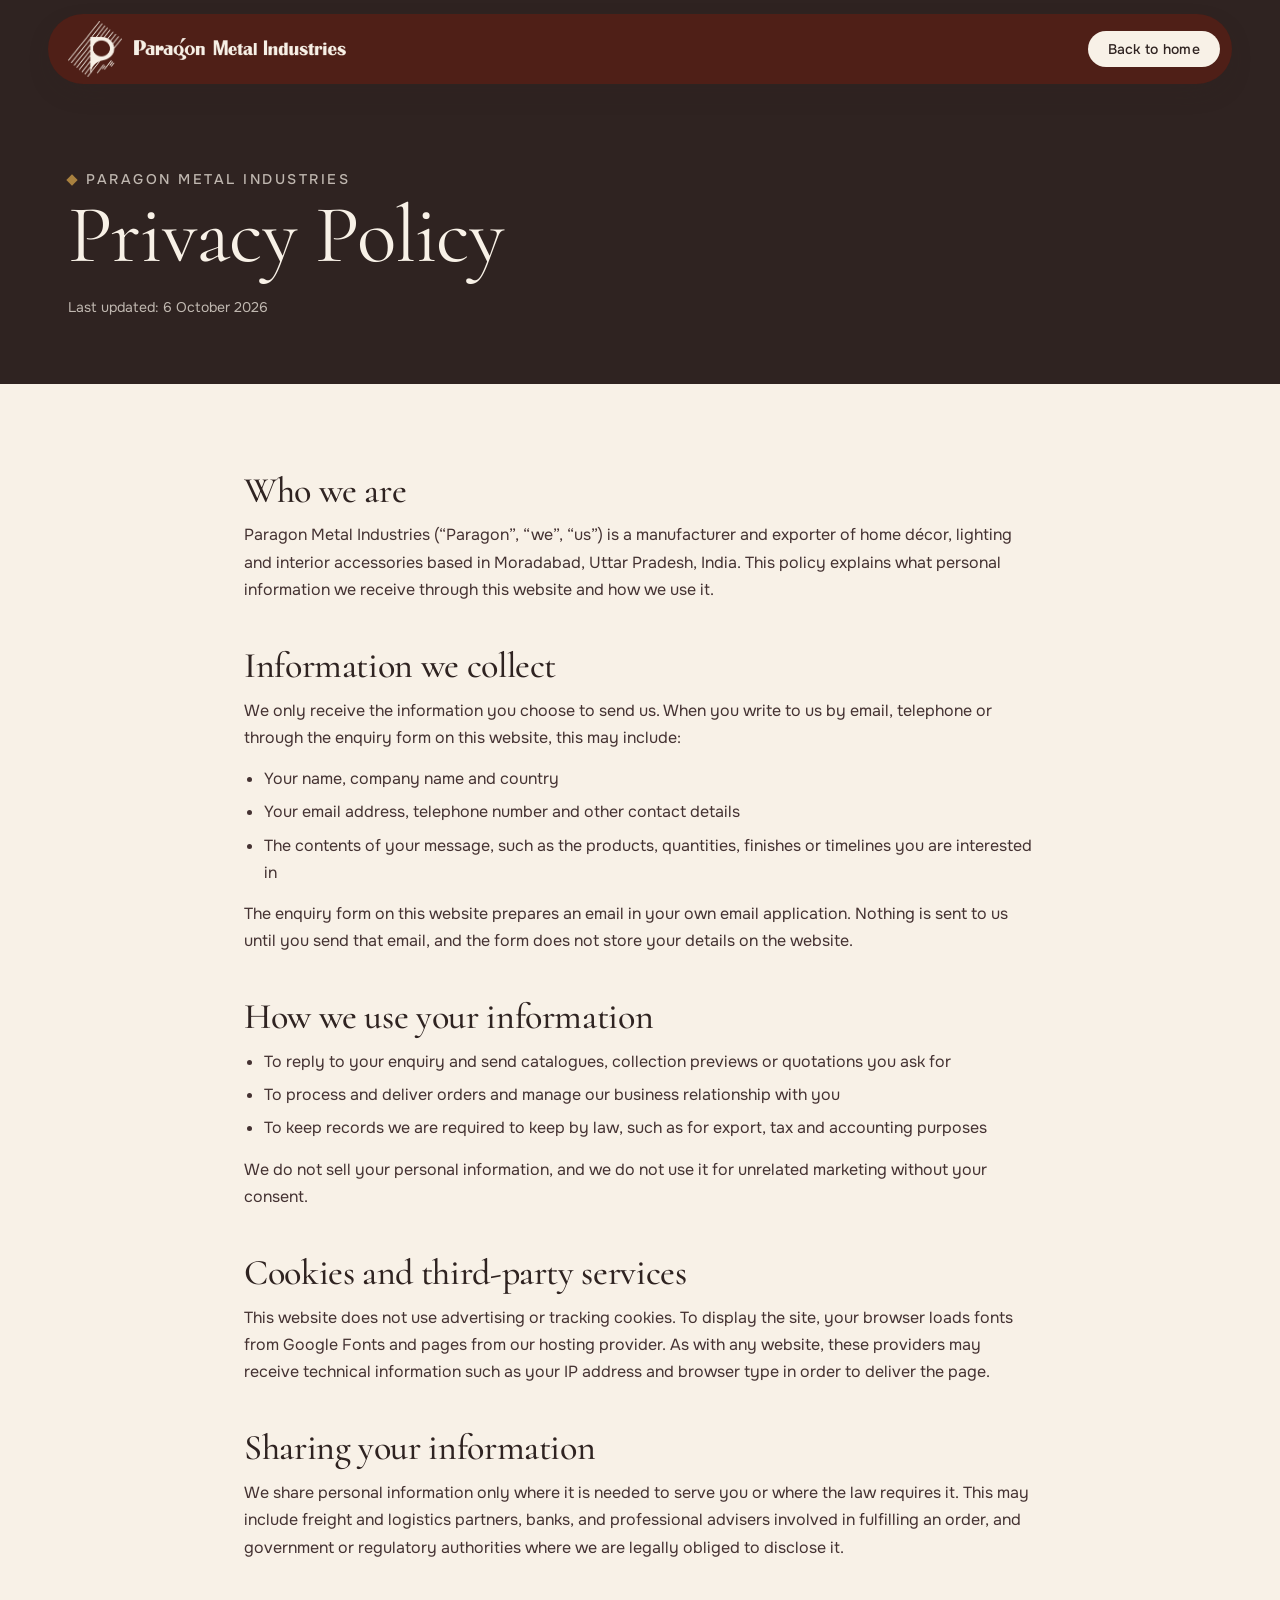
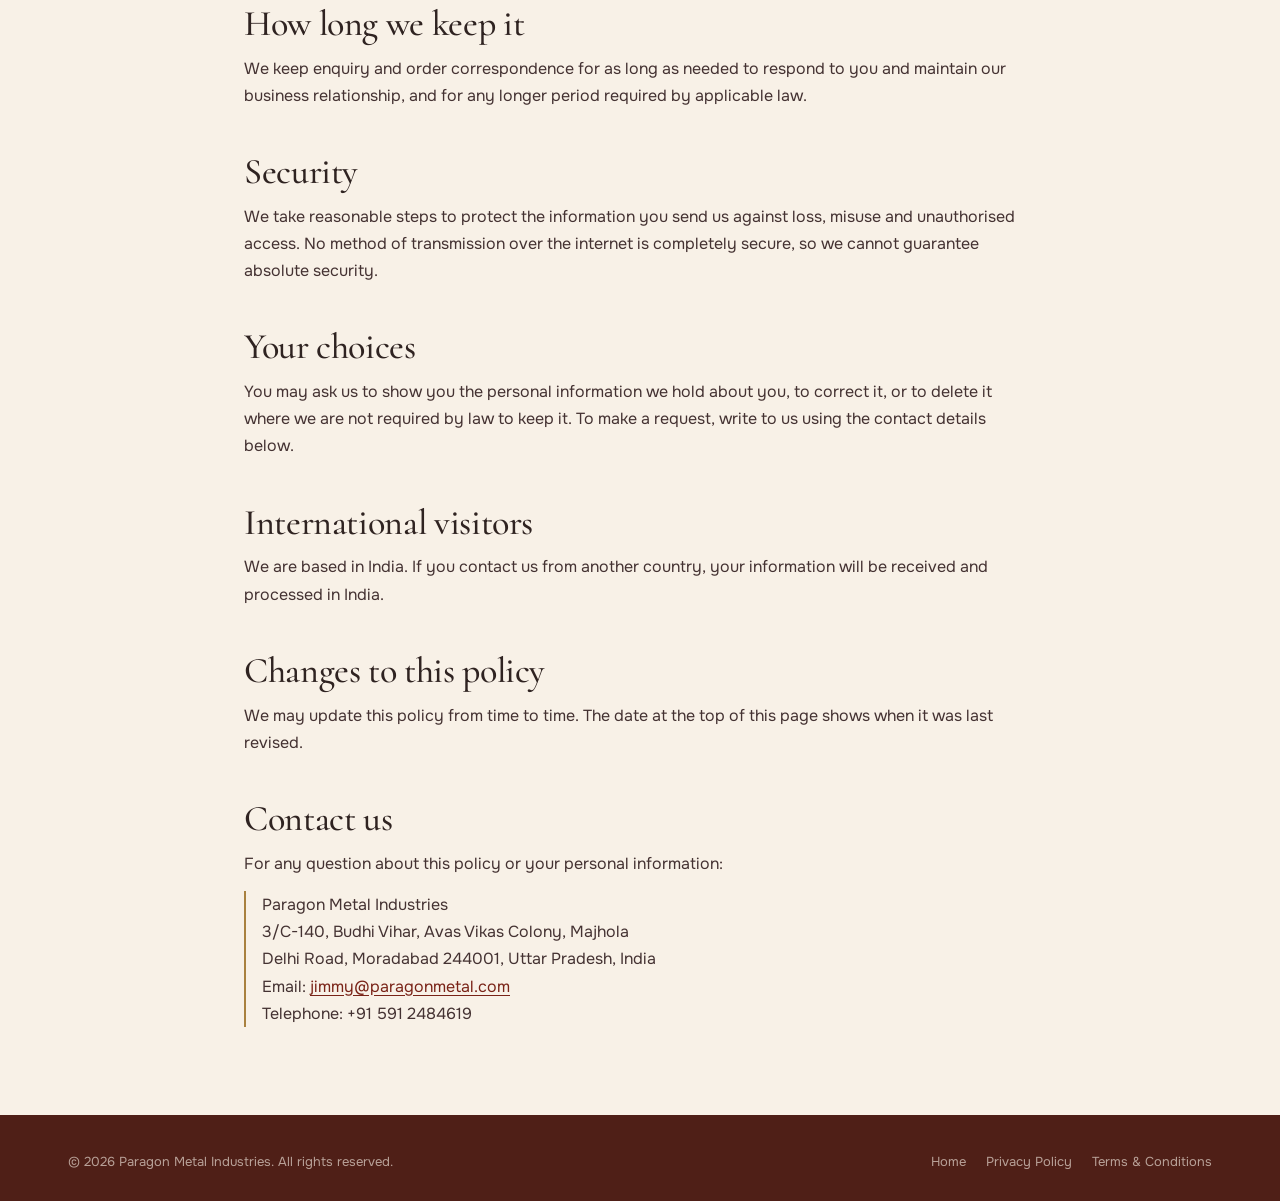
==== privacy.html @ f445047e "Phone layout fixes, process arrows, Privacy and Terms pages - Hero stats and Our Saga figures stay i" ====
<!doctype html>
<html lang="en">
<head>
<meta charset="utf-8">
<meta name="viewport" content="width=device-width, initial-scale=1, viewport-fit=cover">
<title>Privacy Policy | Paragon Metal Industries</title>
<meta name="description" content="How Paragon Metal Industries handles personal information sent through this website.">
<link rel="preconnect" href="https://fonts.googleapis.com">
<link rel="preconnect" href="https://fonts.gstatic.com" crossorigin>
<link href="https://fonts.googleapis.com/css2?family=Cormorant:ital,wght@0,400;0,500;0,600;1,400;1,500&family=Onest:wght@300;400;500;600&display=swap" rel="stylesheet">
<link rel="stylesheet" href="legal.css">
</head>
<body>
<div class="nav-wrap">
  <nav class="nav" aria-label="Main">
    <a href="index.html" class="logo" aria-label="Paragon Metal Industries home"><img class="mark" src="logo-mark-cream.png" alt="" width="230" height="240"><img class="word" src="logo-wordmark-cream.png" alt="Paragon Metal Industries" width="1160" height="120"></a>
    <a href="index.html" class="btn">Back to home</a>
  </nav>
</div>
<header class="legal-head">
  <div class="frame">
    <p class="eyebrow">Paragon Metal Industries</p>
    <h1>Privacy Policy</h1>
    <p>Last updated: 6 October 2026</p>
  </div>
</header>
<main class="frame legal">
<h2>Who we are</h2>
<p>Paragon Metal Industries (“Paragon”, “we”, “us”) is a manufacturer and exporter of home décor, lighting and interior accessories based in Moradabad, Uttar Pradesh, India. This policy explains what personal information we receive through this website and how we use it.</p>

<h2>Information we collect</h2>
<p>We only receive the information you choose to send us. When you write to us by email, telephone or through the enquiry form on this website, this may include:</p>
<ul>
<li>Your name, company name and country</li>
<li>Your email address, telephone number and other contact details</li>
<li>The contents of your message, such as the products, quantities, finishes or timelines you are interested in</li>
</ul>
<p>The enquiry form on this website prepares an email in your own email application. Nothing is sent to us until you send that email, and the form does not store your details on the website.</p>

<h2>How we use your information</h2>
<ul>
<li>To reply to your enquiry and send catalogues, collection previews or quotations you ask for</li>
<li>To process and deliver orders and manage our business relationship with you</li>
<li>To keep records we are required to keep by law, such as for export, tax and accounting purposes</li>
</ul>
<p>We do not sell your personal information, and we do not use it for unrelated marketing without your consent.</p>

<h2>Cookies and third-party services</h2>
<p>This website does not use advertising or tracking cookies. To display the site, your browser loads fonts from Google Fonts and pages from our hosting provider. As with any website, these providers may receive technical information such as your IP address and browser type in order to deliver the page.</p>

<h2>Sharing your information</h2>
<p>We share personal information only where it is needed to serve you or where the law requires it. This may include freight and logistics partners, banks, and professional advisers involved in fulfilling an order, and government or regulatory authorities where we are legally obliged to disclose it.</p>

<h2>How long we keep it</h2>
<p>We keep enquiry and order correspondence for as long as needed to respond to you and maintain our business relationship, and for any longer period required by applicable law.</p>

<h2>Security</h2>
<p>We take reasonable steps to protect the information you send us against loss, misuse and unauthorised access. No method of transmission over the internet is completely secure, so we cannot guarantee absolute security.</p>

<h2>Your choices</h2>
<p>You may ask us to show you the personal information we hold about you, to correct it, or to delete it where we are not required by law to keep it. To make a request, write to us using the contact details below.</p>

<h2>International visitors</h2>
<p>We are based in India. If you contact us from another country, your information will be received and processed in India.</p>

<h2>Changes to this policy</h2>
<p>We may update this policy from time to time. The date at the top of this page shows when it was last revised.</p>

<h2>Contact us</h2>
<p>For any question about this policy or your personal information:</p>
<address>Paragon Metal Industries<br>3/C-140, Budhi Vihar, Avas Vikas Colony, Majhola<br>Delhi Road, Moradabad 244001, Uttar Pradesh, India<br>Email: <a href="mailto:jimmy@paragonmetal.com">jimmy@paragonmetal.com</a><br>Telephone: +91 591 2484619</address>
</main>
<footer>
  <div class="frame foot-bot">
    <span>© 2026 Paragon Metal Industries. All rights reserved.</span>
    <nav aria-label="Footer"><a href="index.html">Home</a><a href="privacy.html">Privacy Policy</a><a href="terms.html">Terms &amp; Conditions</a></nav>
  </div>
</footer>
</body>
</html>
---- legal.css ----
/* Shared styles for the Privacy Policy and Terms pages. Same palette and type as the home page. */
:root{
  --cream:#F8F1E7;--paper:#FFFBF5;--peach:#F6E0C4;--ink:#2F2321;--cocoa:#443232;
  --oxblood:#792317;--oxblood-deep:#4F1F17;--brass:#A9813F;
  --line:rgba(68,50,50,.18);--muted:rgba(68,50,50,.72);
  --display:"Cormorant","Cormorant Garamond",Georgia,"Times New Roman",serif;
  --body:"Onest",system-ui,-apple-system,"Segoe UI",Roboto,sans-serif;
  --frame:1240px;--gutter:clamp(16px,4vw,48px);--radius:999px;
}
*{box-sizing:border-box}
body{margin:0;background:var(--cream);color:var(--ink);font-family:var(--body);font-size:16px;line-height:1.7;-webkit-font-smoothing:antialiased}
img{max-width:100%;display:block}
a{color:inherit}
:focus-visible{outline:2px solid var(--brass);outline-offset:3px}
.frame{max-width:var(--frame);margin-inline:auto;padding-inline:var(--gutter)}
.logo{display:inline-flex;align-items:center;gap:12px;text-decoration:none}
.logo img{width:auto}
.btn{display:inline-flex;align-items:center;gap:10px;padding:11px 20px;border-radius:var(--radius);font:500 14px/1 var(--body);letter-spacing:.02em;text-decoration:none;background:var(--cream);color:var(--ink);transition:background .25s;white-space:nowrap}
.btn:hover{background:var(--peach)}
.nav-wrap{position:sticky;top:env(safe-area-inset-top,0px);z-index:50;padding:14px var(--gutter) 0;margin-bottom:-84px}
.nav{max-width:var(--frame);margin-inline:auto;background:var(--oxblood-deep);color:var(--cream);border-radius:var(--radius);display:flex;align-items:center;justify-content:space-between;gap:12px;padding:7px 12px 7px 20px;box-shadow:0 10px 30px -12px rgba(47,35,33,.45)}
.nav .logo .mark{height:56px}.nav .logo .word{height:22px}
@media (max-width:560px){.nav .logo{gap:9px}.nav .logo .mark{height:46px}.nav .logo .word{height:14px}.btn{padding:10px 14px;font-size:13px}}
@media (max-width:350px){.nav .logo .word{display:none}}
.legal-head{background:var(--ink);color:var(--cream);padding-block:150px 64px}
.eyebrow{font-size:12px;letter-spacing:.18em;text-transform:uppercase;font-weight:500;color:#E7C99A;display:flex;align-items:center;gap:10px;margin:0 0 18px}
.eyebrow::before{content:"";width:8px;height:8px;background:var(--brass);transform:rotate(45deg)}
h1,h2{font-family:var(--display);font-weight:500;line-height:1.05;margin:0;text-wrap:balance;letter-spacing:-.01em}
h1{font-size:clamp(44px,6.4vw,84px);font-weight:400}
.legal-head p{margin:18px 0 0;color:rgba(248,241,231,.72);font-size:14px}
.legal{max-width:calc(72ch + 2*var(--gutter));padding-block:clamp(48px,7vw,88px)}
.legal h2{font-size:clamp(28px,3vw,36px);margin:44px 0 12px;color:var(--ink)}
.legal h2:first-child{margin-top:0}
.legal p,.legal li{color:var(--cocoa)}
.legal p{margin:0 0 14px}
.legal ul{margin:0 0 14px;padding-left:20px}
.legal li{margin-bottom:6px}
.legal a{color:var(--oxblood);text-underline-offset:3px}
.legal address{font-style:normal;color:var(--cocoa);border-left:2px solid var(--brass);padding-left:16px;margin-top:8px}
footer{background:var(--oxblood-deep);color:var(--cream);padding-block:36px calc(28px + env(safe-area-inset-bottom,0px))}
.foot-bot{display:flex;justify-content:space-between;gap:16px;flex-wrap:wrap;font-size:13px;color:rgba(248,241,231,.62)}
.foot-bot nav{display:flex;gap:10px 20px;flex-wrap:wrap}
.foot-bot a{text-decoration:none}
.foot-bot a:hover{color:var(--cream)}
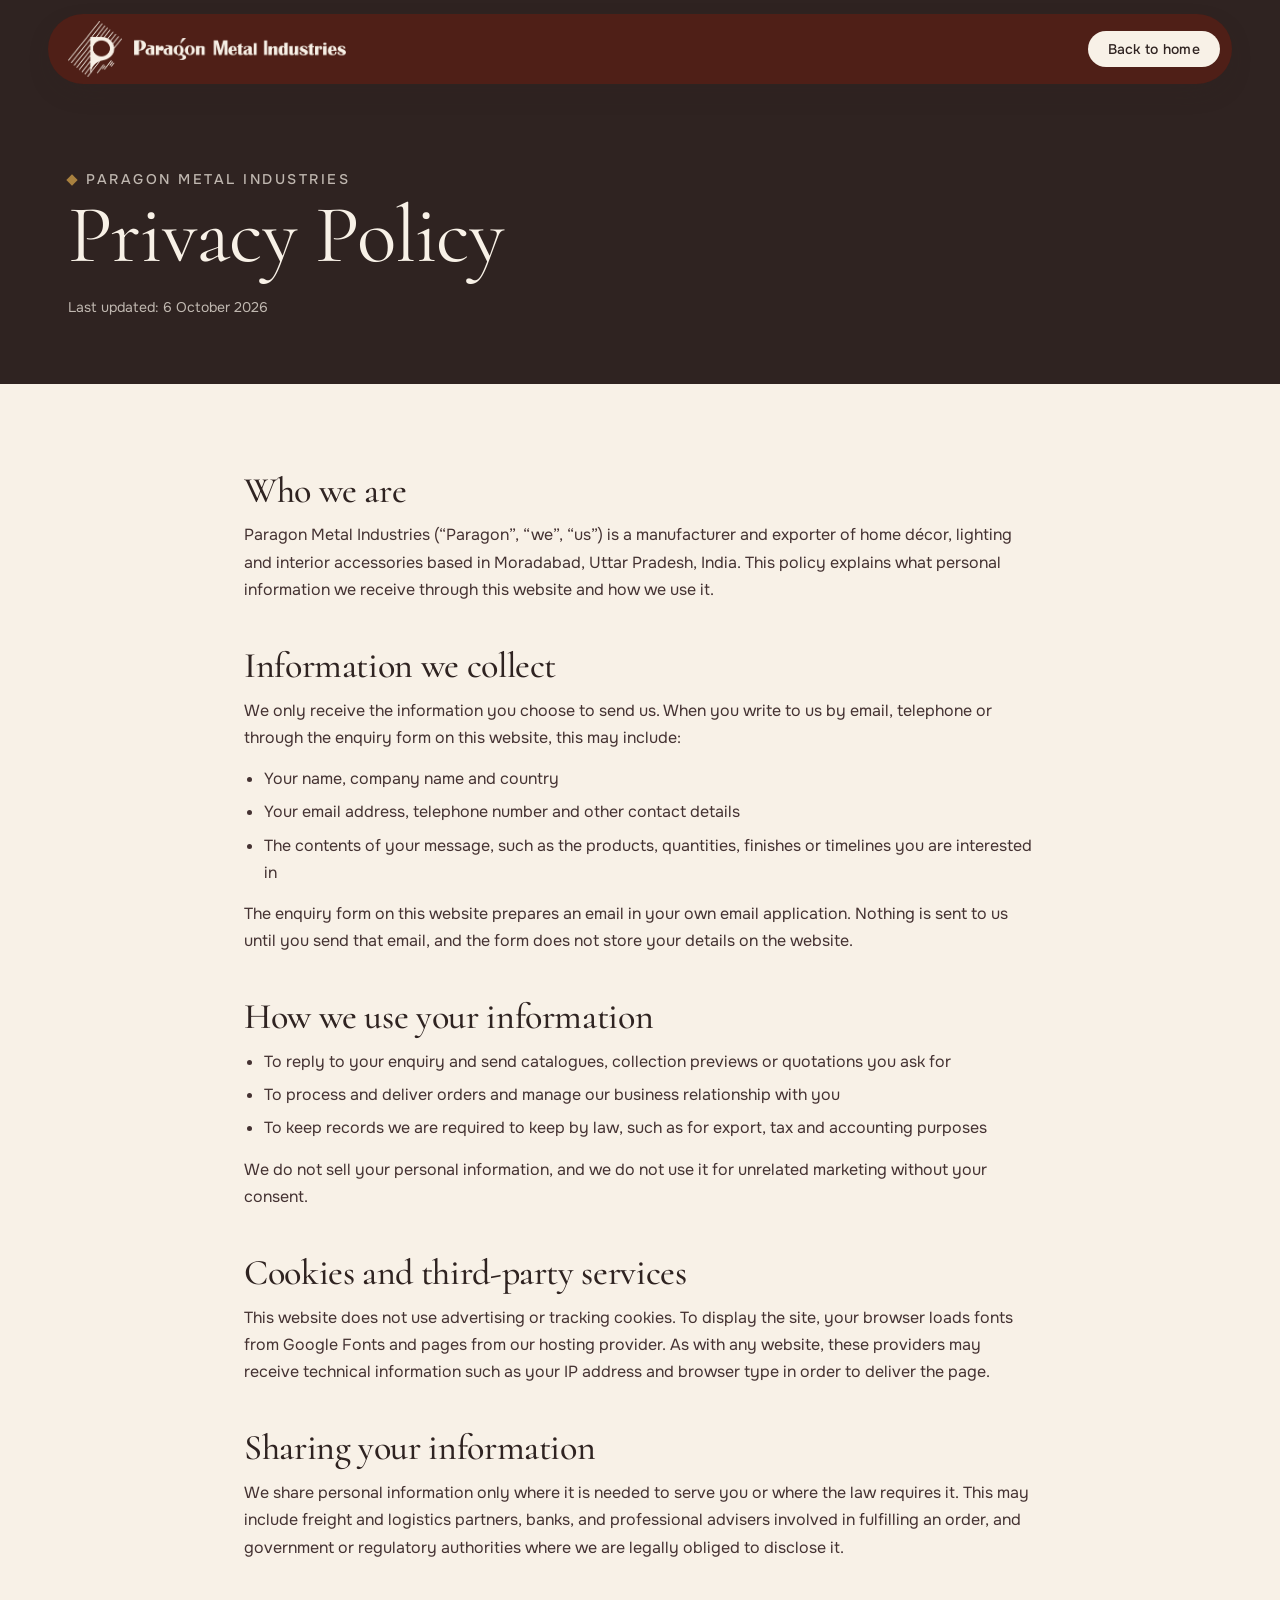
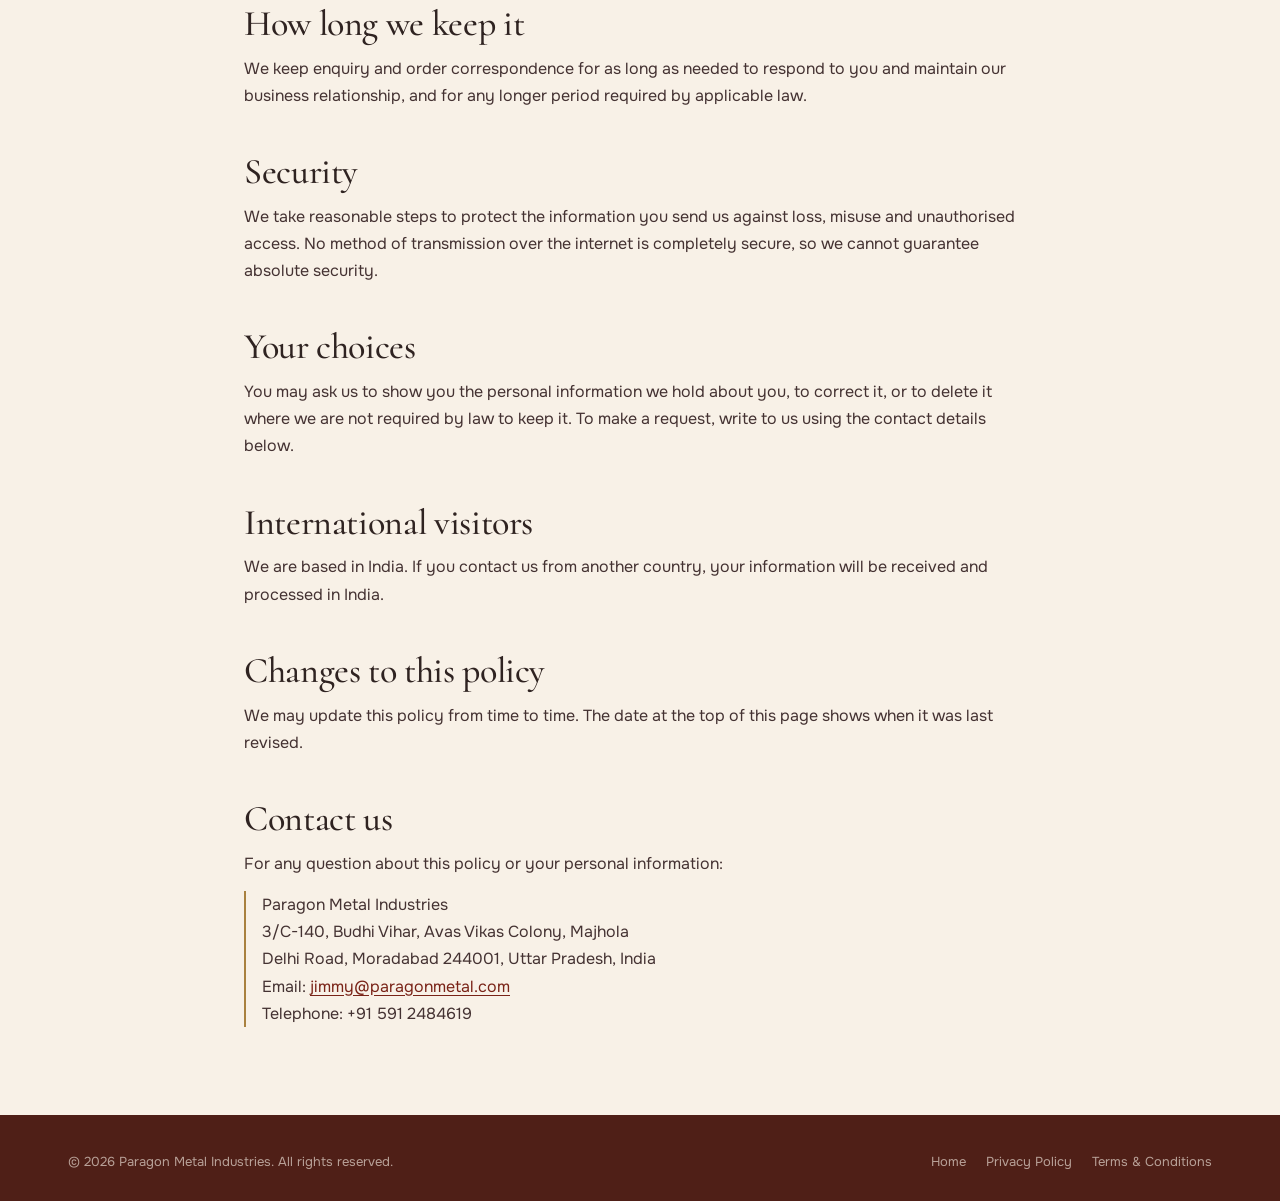
==== commit 7263d32e: "Keep all images in images/ and compress the logo Logo mark and wordmark move into images/ as lossles" ====
--- a/privacy.html
+++ b/privacy.html
@@ -13,7 +13,7 @@
 <body>
 <div class="nav-wrap">
   <nav class="nav" aria-label="Main">
-    <a href="index.html" class="logo" aria-label="Paragon Metal Industries home"><img class="mark" src="logo-mark-cream.png" alt="" width="230" height="240"><img class="word" src="logo-wordmark-cream.png" alt="Paragon Metal Industries" width="1160" height="120"></a>
+    <a href="index.html" class="logo" aria-label="Paragon Metal Industries home"><img class="mark" src="images/logo-mark.webp" alt="" width="230" height="240"><img class="word" src="images/logo-wordmark.webp" alt="Paragon Metal Industries" width="928" height="96"></a>
     <a href="index.html" class="btn">Back to home</a>
   </nav>
 </div>
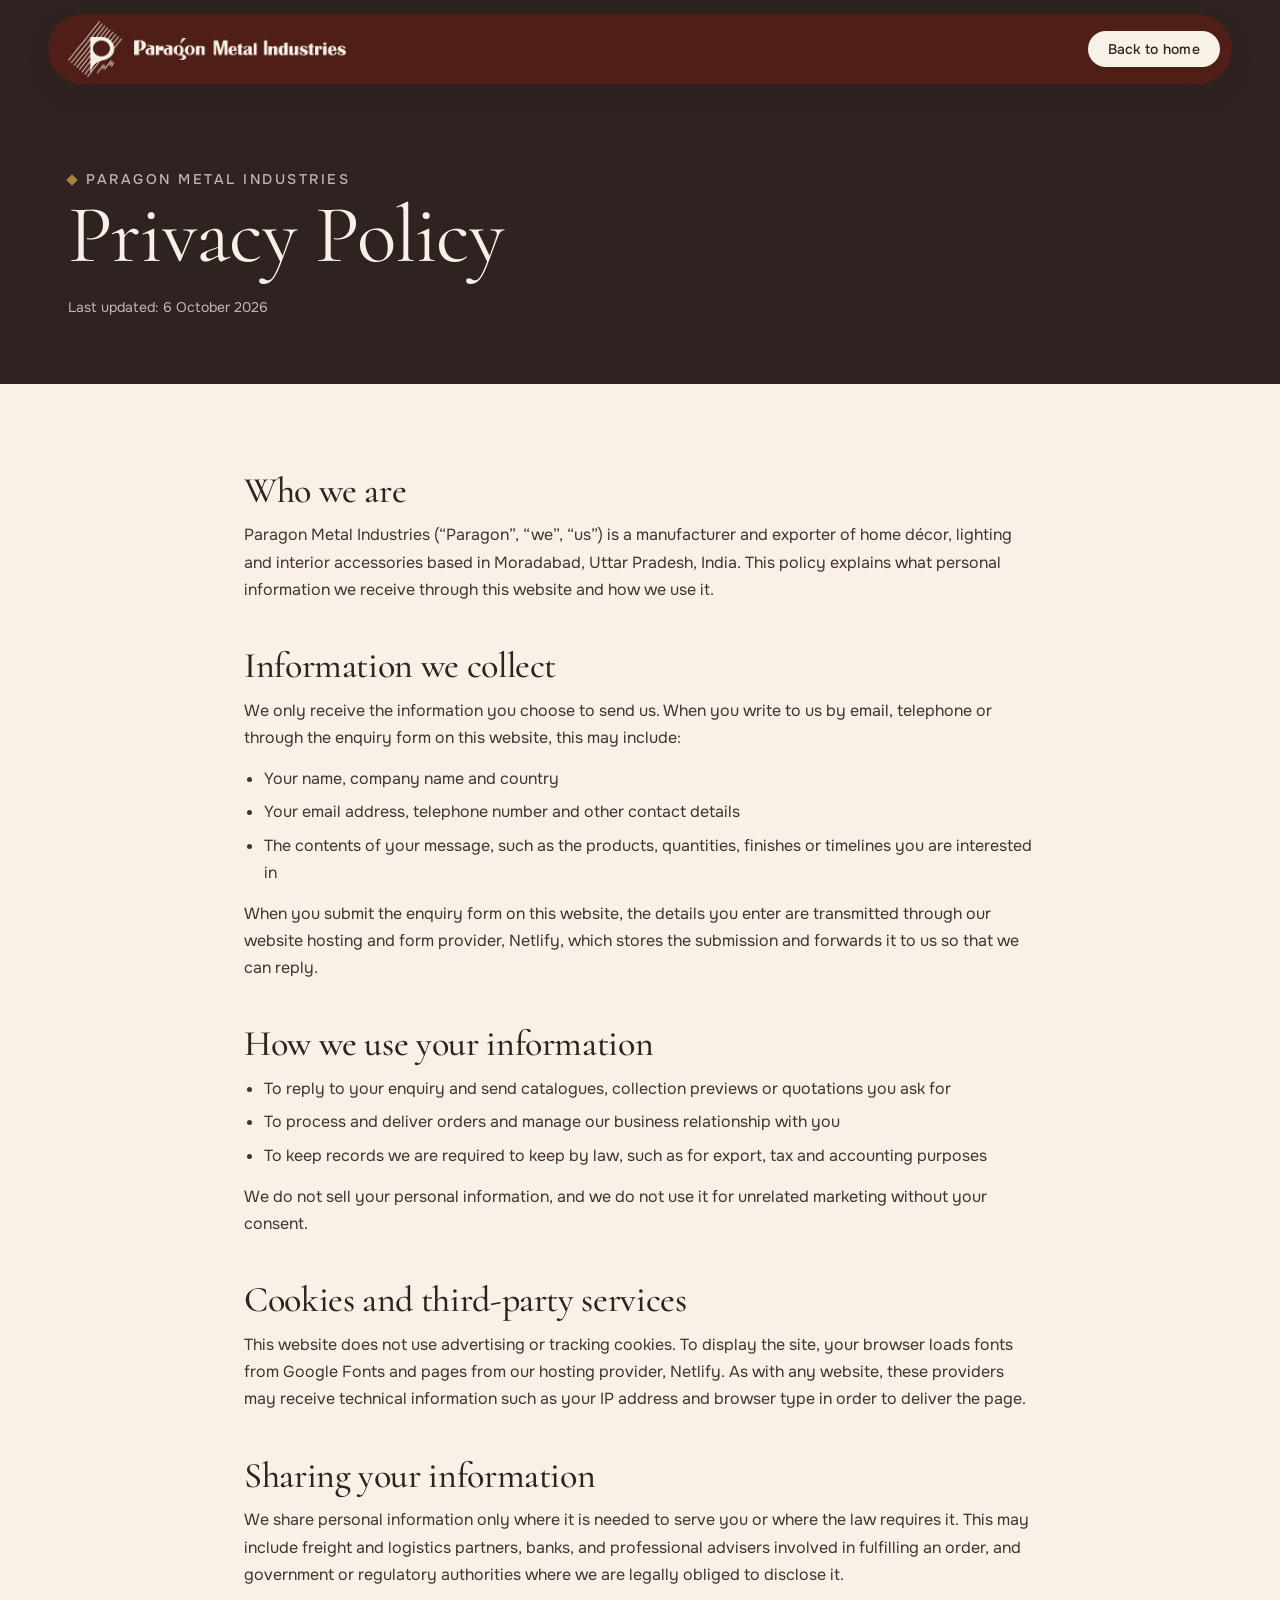
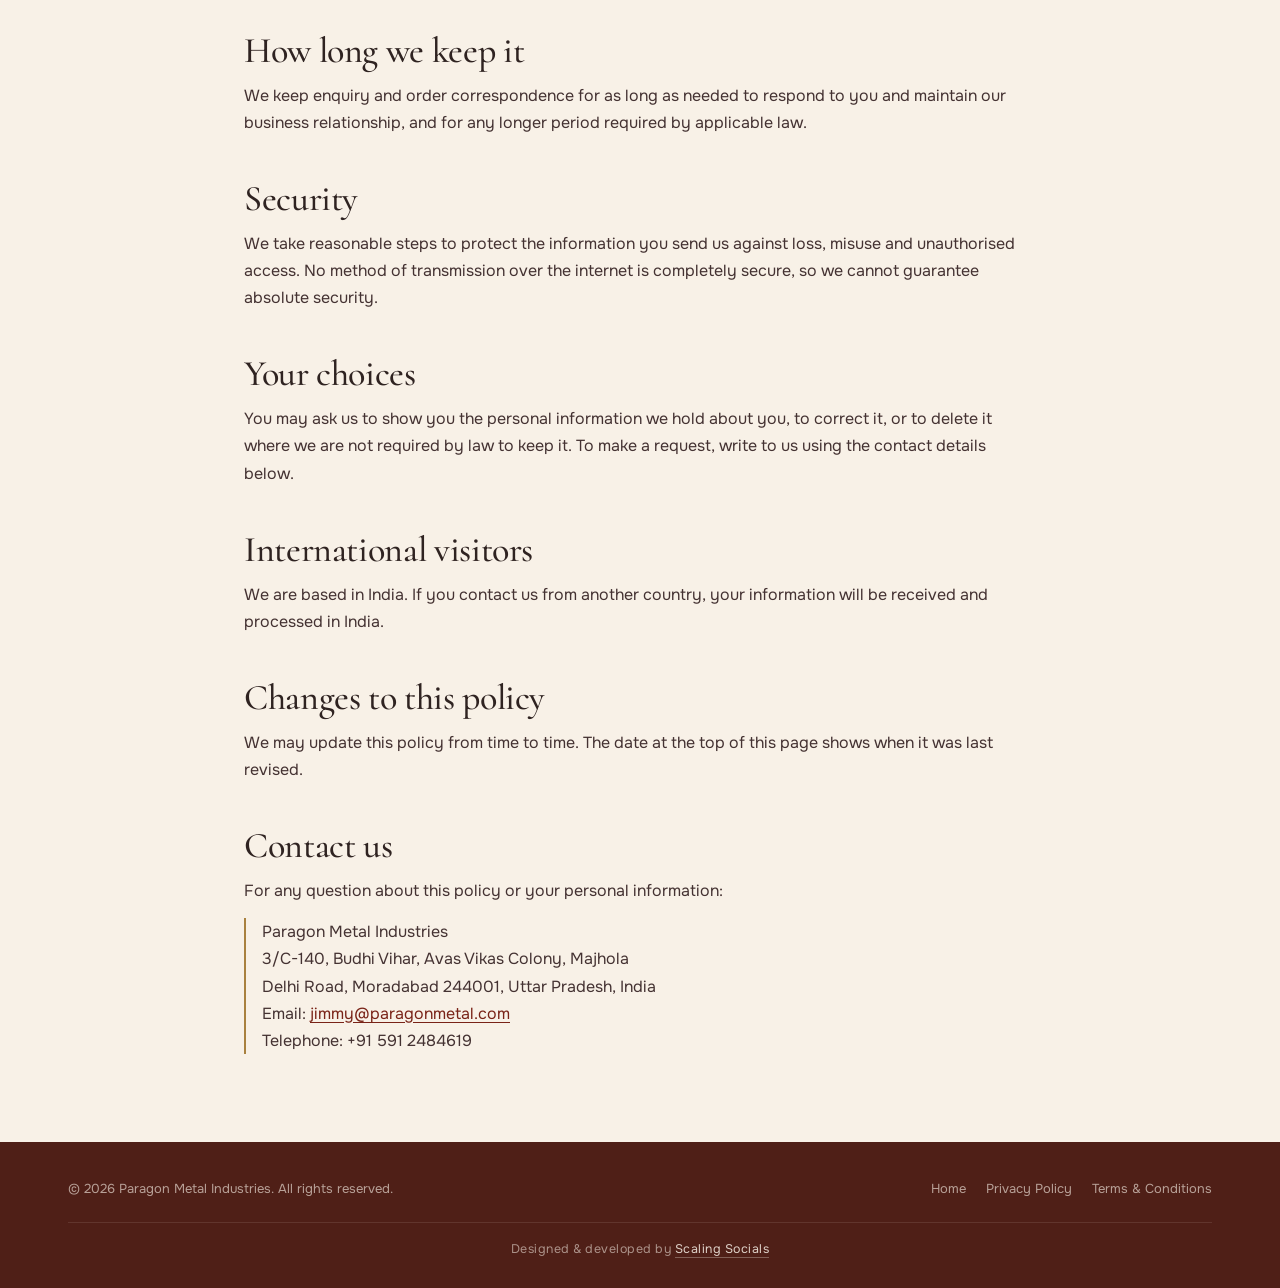
==== commit c81ca1b3: "Set enquiry form up for Netlify Forms; add Scaling Socials credit - Form posts to Netlify Forms (dat" ====
--- a/privacy.html
+++ b/privacy.html
@@ -35,7 +35,7 @@
 <li>Your email address, telephone number and other contact details</li>
 <li>The contents of your message, such as the products, quantities, finishes or timelines you are interested in</li>
 </ul>
-<p>The enquiry form on this website prepares an email in your own email application. Nothing is sent to us until you send that email, and the form does not store your details on the website.</p>
+<p>When you submit the enquiry form on this website, the details you enter are transmitted through our website hosting and form provider, Netlify, which stores the submission and forwards it to us so that we can reply.</p>
 
 <h2>How we use your information</h2>
 <ul>
@@ -46,7 +46,7 @@
 <p>We do not sell your personal information, and we do not use it for unrelated marketing without your consent.</p>
 
 <h2>Cookies and third-party services</h2>
-<p>This website does not use advertising or tracking cookies. To display the site, your browser loads fonts from Google Fonts and pages from our hosting provider. As with any website, these providers may receive technical information such as your IP address and browser type in order to deliver the page.</p>
+<p>This website does not use advertising or tracking cookies. To display the site, your browser loads fonts from Google Fonts and pages from our hosting provider, Netlify. As with any website, these providers may receive technical information such as your IP address and browser type in order to deliver the page.</p>
 
 <h2>Sharing your information</h2>
 <p>We share personal information only where it is needed to serve you or where the law requires it. This may include freight and logistics partners, banks, and professional advisers involved in fulfilling an order, and government or regulatory authorities where we are legally obliged to disclose it.</p>
@@ -75,6 +75,7 @@
     <span>© 2026 Paragon Metal Industries. All rights reserved.</span>
     <nav aria-label="Footer"><a href="index.html">Home</a><a href="privacy.html">Privacy Policy</a><a href="terms.html">Terms &amp; Conditions</a></nav>
   </div>
+  <div class="frame"><p class="foot-credit">Designed &amp; developed by <a href="https://scalingsocials.com" target="_blank" rel="noopener">Scaling Socials</a></p></div>
 </footer>
 </body>
 </html>
--- a/legal.css
+++ b/legal.css
@@ -42,3 +42,6 @@
 .foot-bot nav{display:flex;gap:10px 20px;flex-wrap:wrap}
 .foot-bot a{text-decoration:none}
 .foot-bot a:hover{color:var(--cream)}
+.foot-credit{margin:22px auto 0;padding-top:16px;border-top:1px solid rgba(248,241,231,.1);text-align:center;font-size:12.5px;letter-spacing:.04em;color:rgba(248,241,231,.55)}
+.foot-credit a{color:rgba(248,241,231,.85);text-decoration:none;border-bottom:1px solid rgba(248,241,231,.3)}
+.foot-credit a:hover{color:var(--cream);border-color:var(--cream)}
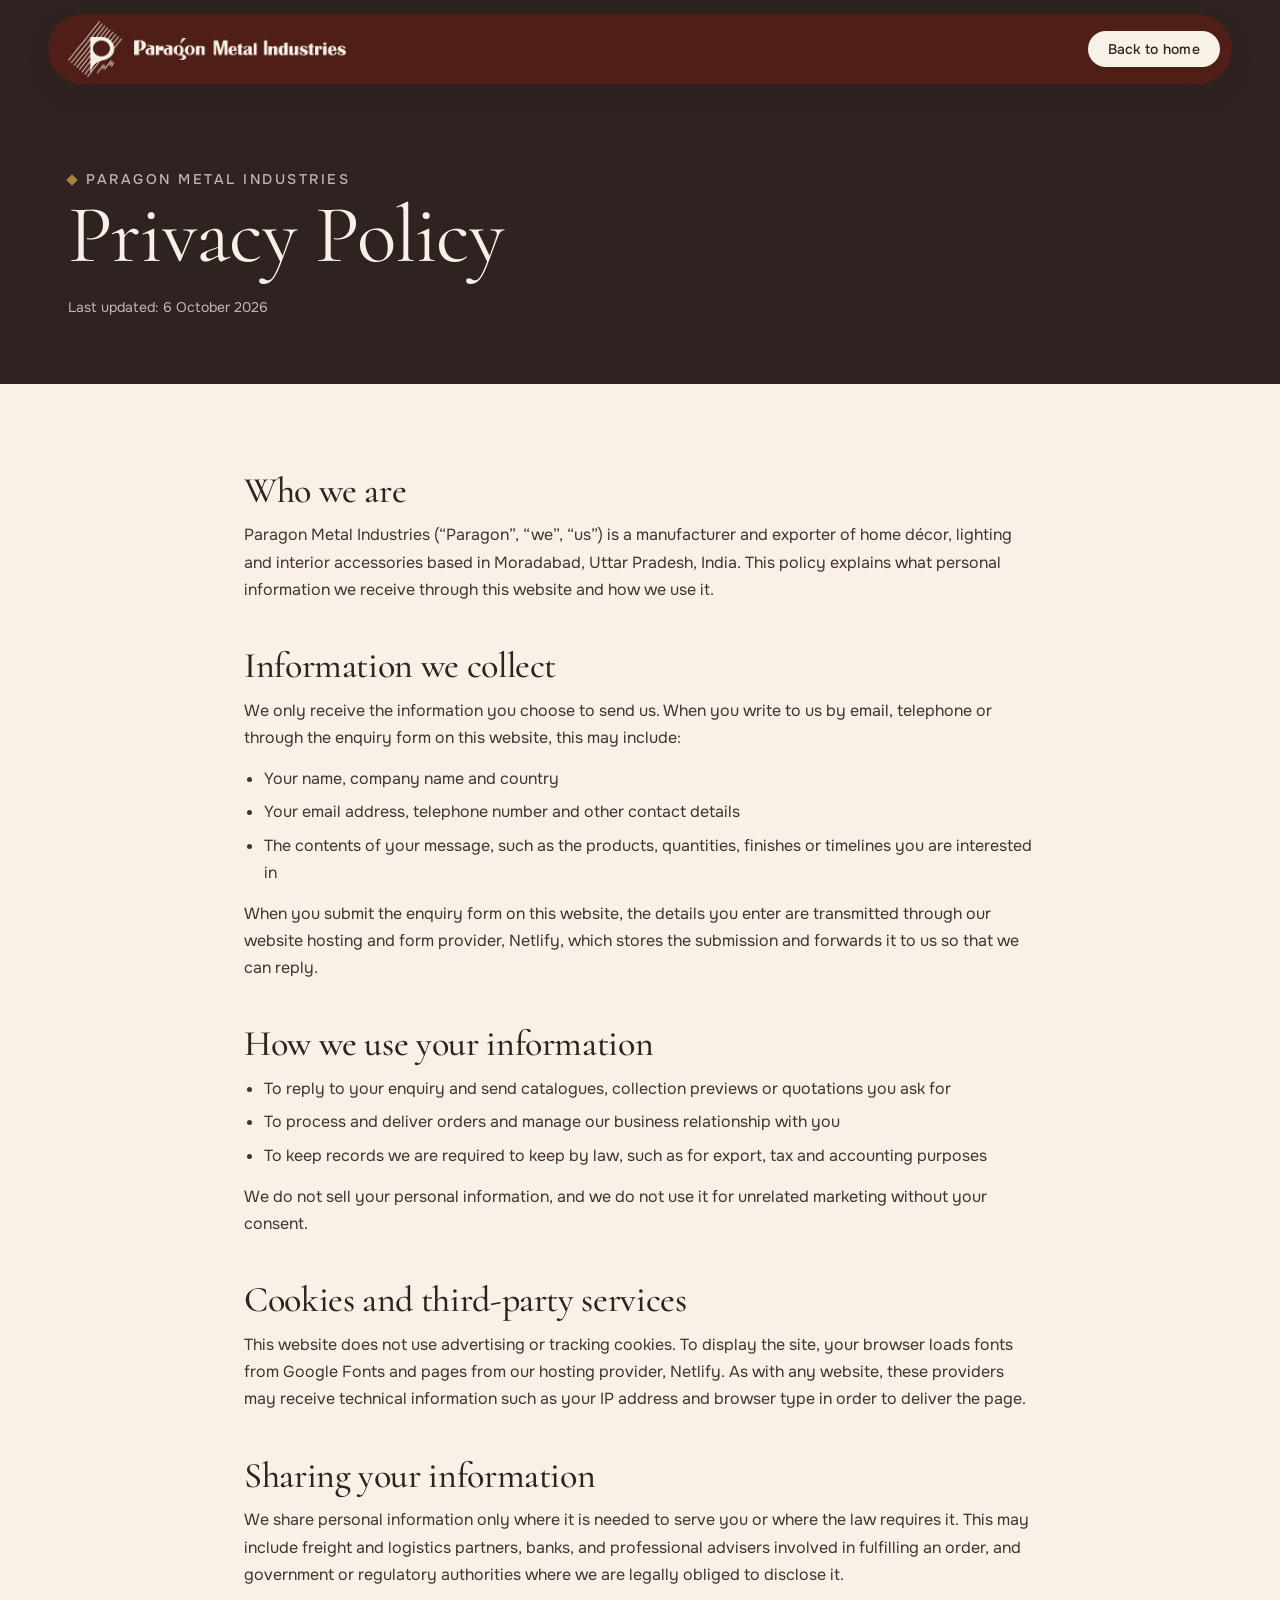
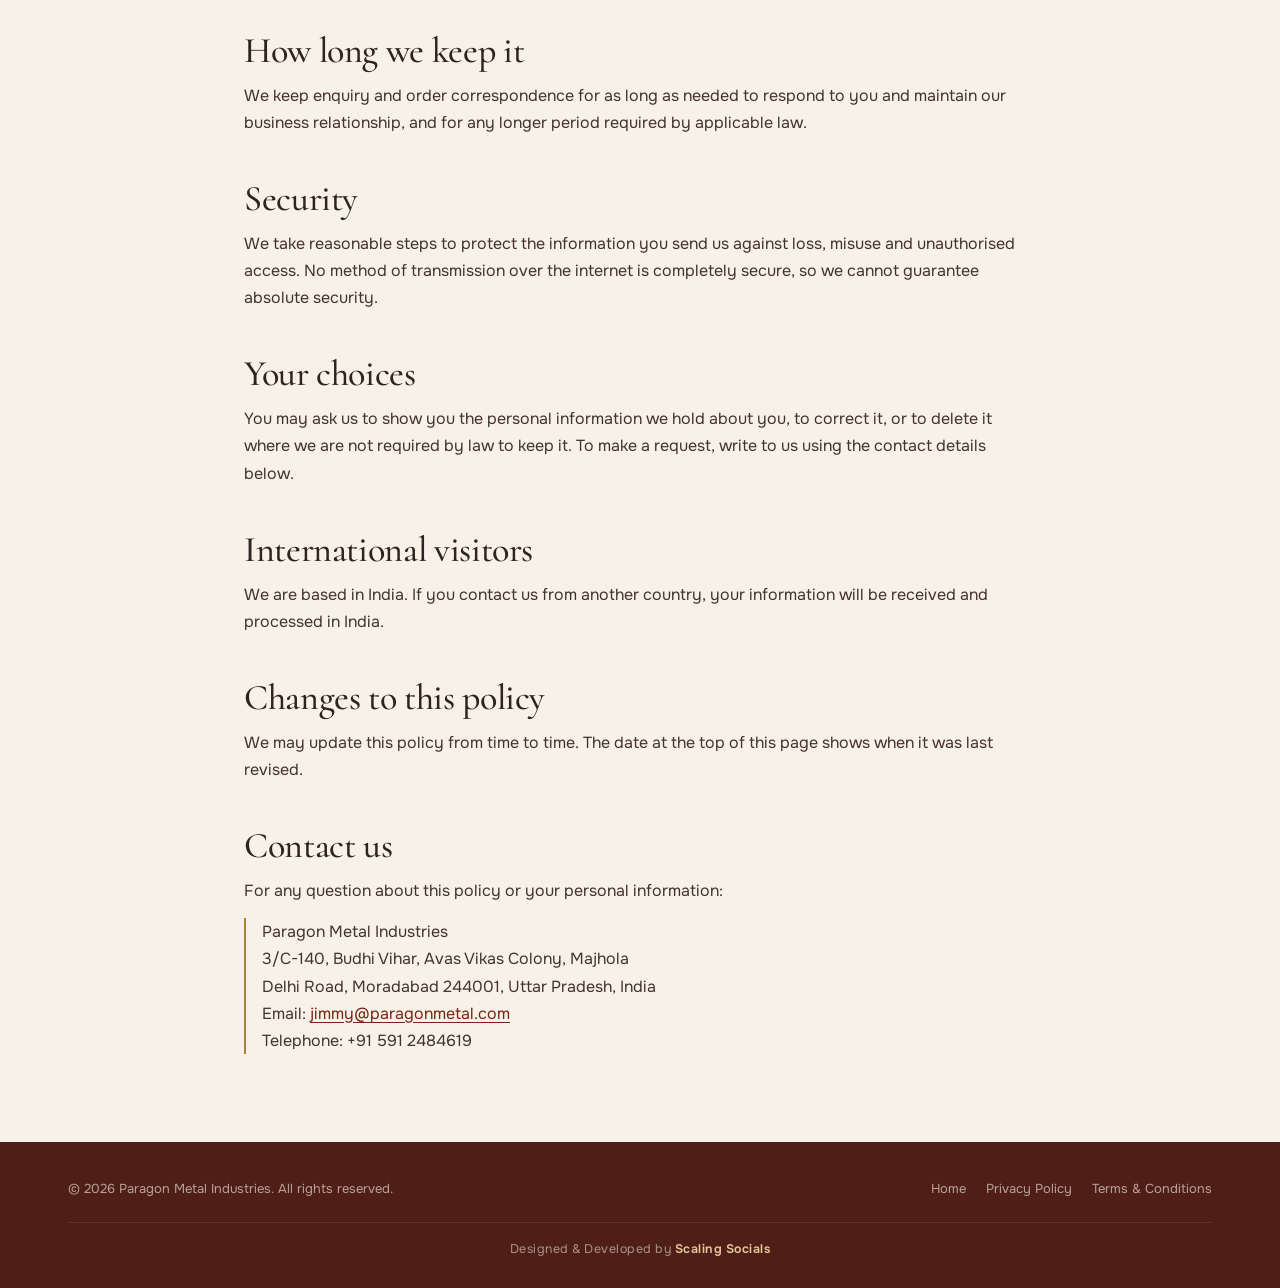
==== commit 717a5a97: "Match Ev Homes pattern: thank-you page and credit styling - Enquiry form lands on thank-you.html aft" ====
--- a/privacy.html
+++ b/privacy.html
@@ -75,7 +75,7 @@
     <span>© 2026 Paragon Metal Industries. All rights reserved.</span>
     <nav aria-label="Footer"><a href="index.html">Home</a><a href="privacy.html">Privacy Policy</a><a href="terms.html">Terms &amp; Conditions</a></nav>
   </div>
-  <div class="frame"><p class="foot-credit">Designed &amp; developed by <a href="https://scalingsocials.com" target="_blank" rel="noopener">Scaling Socials</a></p></div>
+  <div class="frame"><p class="foot-credit">Designed &amp; Developed by <a href="https://scalingsocials.com" target="_blank" rel="noopener">Scaling Socials</a></p></div>
 </footer>
 </body>
 </html>
--- a/legal.css
+++ b/legal.css
@@ -43,5 +43,13 @@
 .foot-bot a{text-decoration:none}
 .foot-bot a:hover{color:var(--cream)}
 .foot-credit{margin:22px auto 0;padding-top:16px;border-top:1px solid rgba(248,241,231,.1);text-align:center;font-size:12.5px;letter-spacing:.04em;color:rgba(248,241,231,.55)}
-.foot-credit a{color:rgba(248,241,231,.85);text-decoration:none;border-bottom:1px solid rgba(248,241,231,.3)}
-.foot-credit a:hover{color:var(--cream);border-color:var(--cream)}
+.foot-credit a{color:#E7C99A;font-weight:600;text-decoration:none;transition:opacity .2s}
+.foot-credit a:hover{opacity:.8}
+.thanks{padding-block:clamp(48px,7vw,88px)}
+.thanks p{max-width:56ch;color:var(--cocoa);margin:0 0 14px}
+.thanks .lead{font-family:var(--display);font-size:clamp(24px,2.6vw,32px);line-height:1.3;color:var(--ink)}
+.thanks .actions{display:flex;flex-wrap:wrap;gap:12px;margin-top:28px}
+.btn-dark{background:var(--oxblood);color:var(--cream)}
+.btn-dark:hover{background:var(--oxblood-deep)}
+.btn-line{background:transparent;border:1px solid var(--line);color:var(--ink)}
+.btn-line:hover{background:var(--peach)}
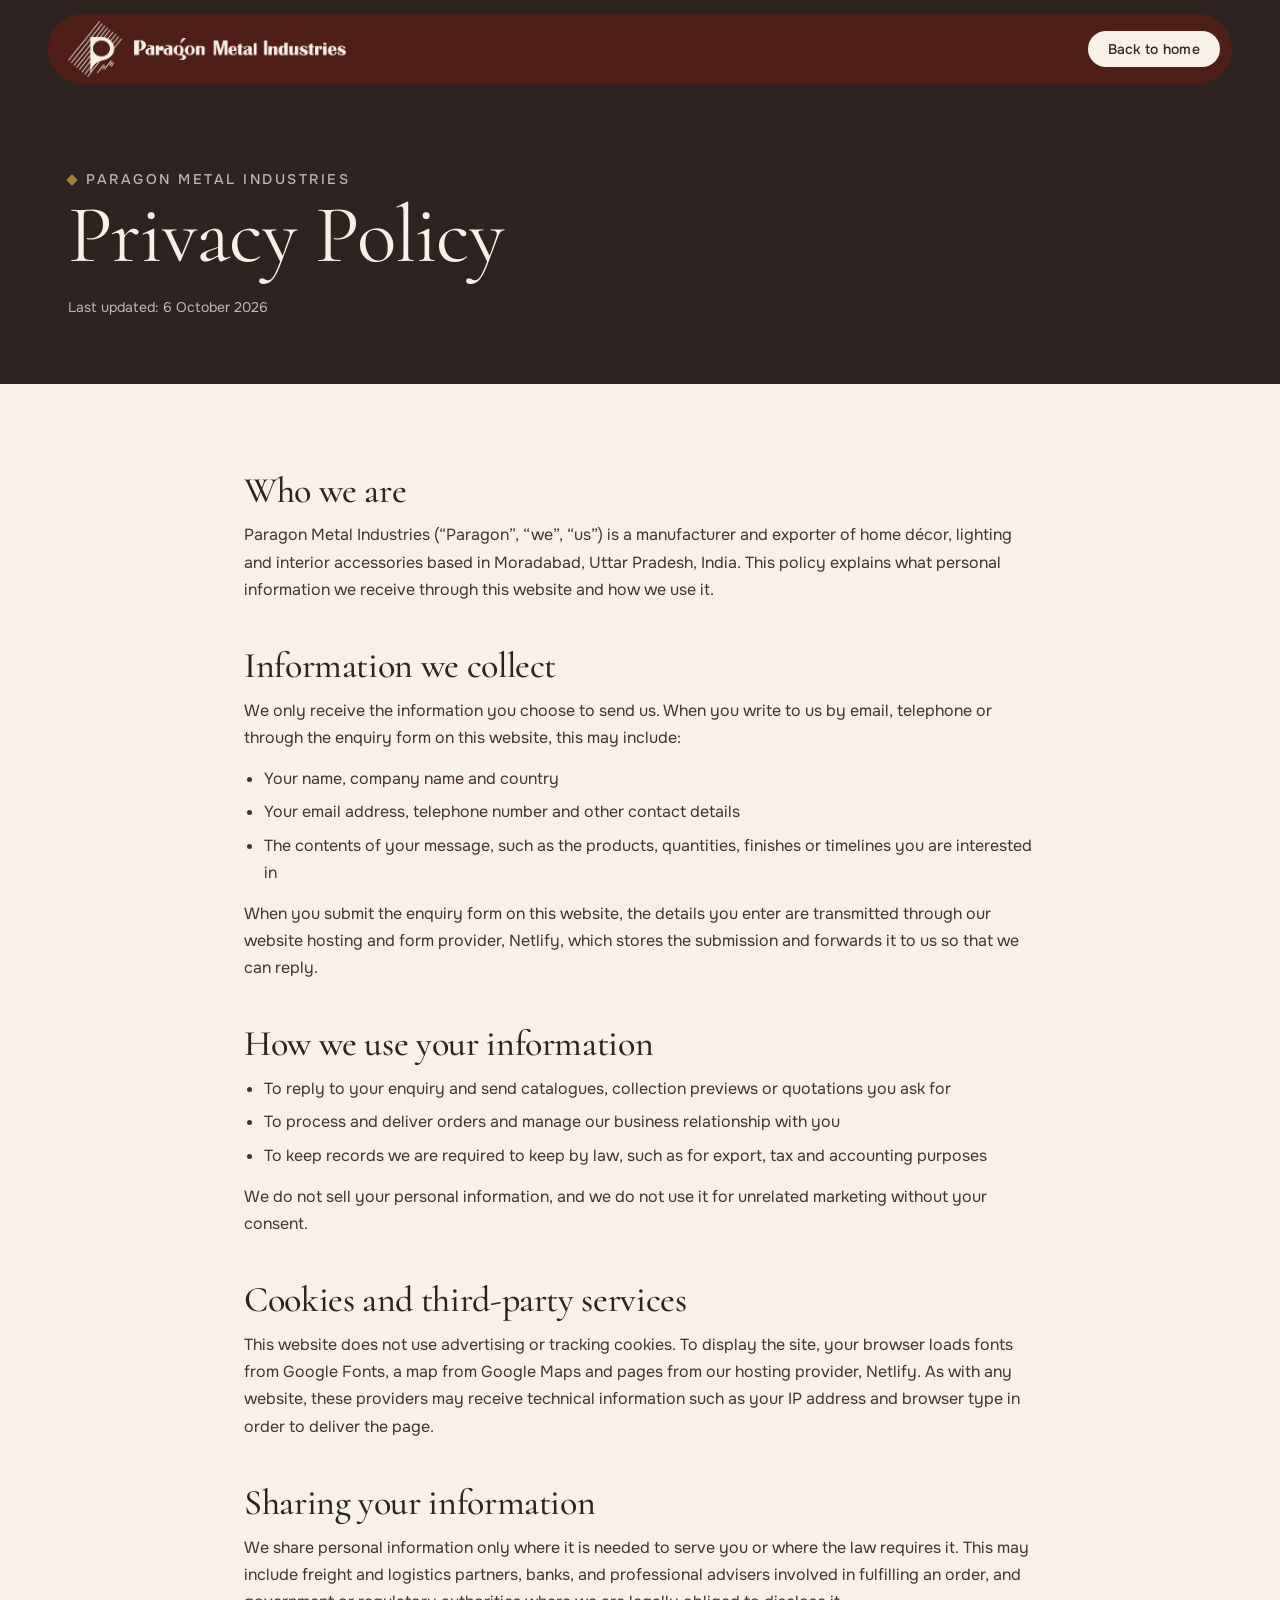
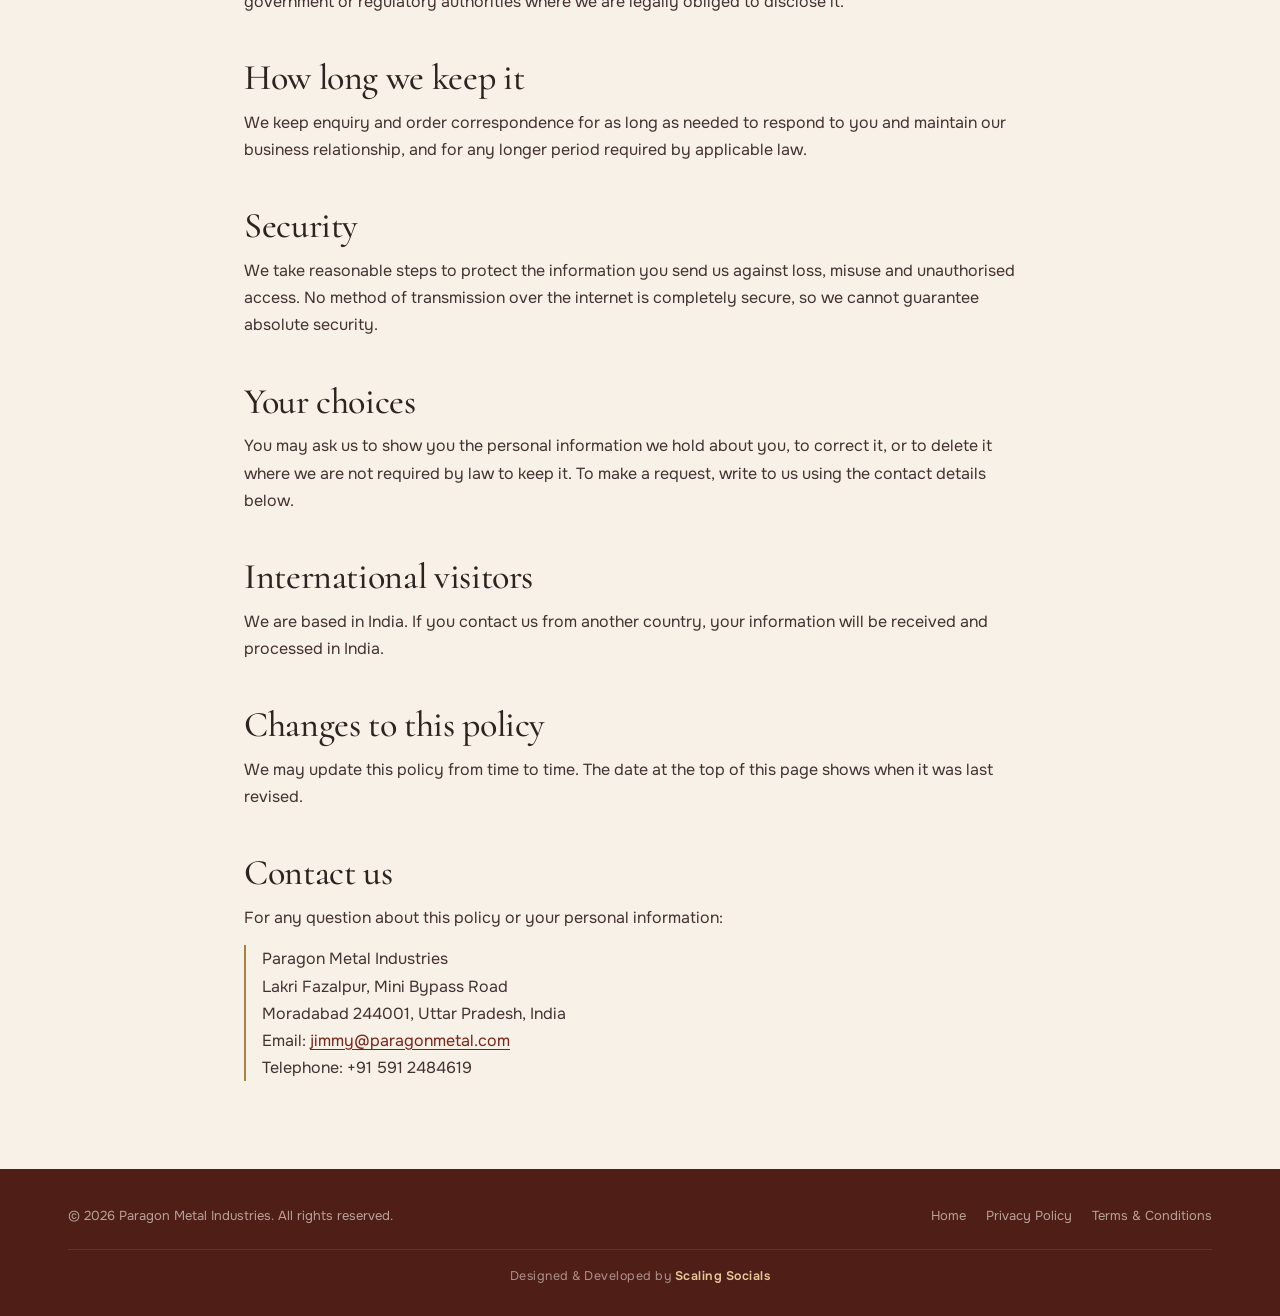
==== commit 7a37eea1: "Remove office address; add store locator map - Contact section no longer lists the office address - " ====
--- a/privacy.html
+++ b/privacy.html
@@ -46,7 +46,7 @@
 <p>We do not sell your personal information, and we do not use it for unrelated marketing without your consent.</p>
 
 <h2>Cookies and third-party services</h2>
-<p>This website does not use advertising or tracking cookies. To display the site, your browser loads fonts from Google Fonts and pages from our hosting provider, Netlify. As with any website, these providers may receive technical information such as your IP address and browser type in order to deliver the page.</p>
+<p>This website does not use advertising or tracking cookies. To display the site, your browser loads fonts from Google Fonts, a map from Google Maps and pages from our hosting provider, Netlify. As with any website, these providers may receive technical information such as your IP address and browser type in order to deliver the page.</p>
 
 <h2>Sharing your information</h2>
 <p>We share personal information only where it is needed to serve you or where the law requires it. This may include freight and logistics partners, banks, and professional advisers involved in fulfilling an order, and government or regulatory authorities where we are legally obliged to disclose it.</p>
@@ -68,7 +68,7 @@
 
 <h2>Contact us</h2>
 <p>For any question about this policy or your personal information:</p>
-<address>Paragon Metal Industries<br>3/C-140, Budhi Vihar, Avas Vikas Colony, Majhola<br>Delhi Road, Moradabad 244001, Uttar Pradesh, India<br>Email: <a href="mailto:jimmy@paragonmetal.com">jimmy@paragonmetal.com</a><br>Telephone: +91 591 2484619</address>
+<address>Paragon Metal Industries<br>Lakri Fazalpur, Mini Bypass Road<br>Moradabad 244001, Uttar Pradesh, India<br>Email: <a href="mailto:jimmy@paragonmetal.com">jimmy@paragonmetal.com</a><br>Telephone: +91 591 2484619</address>
 </main>
 <footer>
   <div class="frame foot-bot">
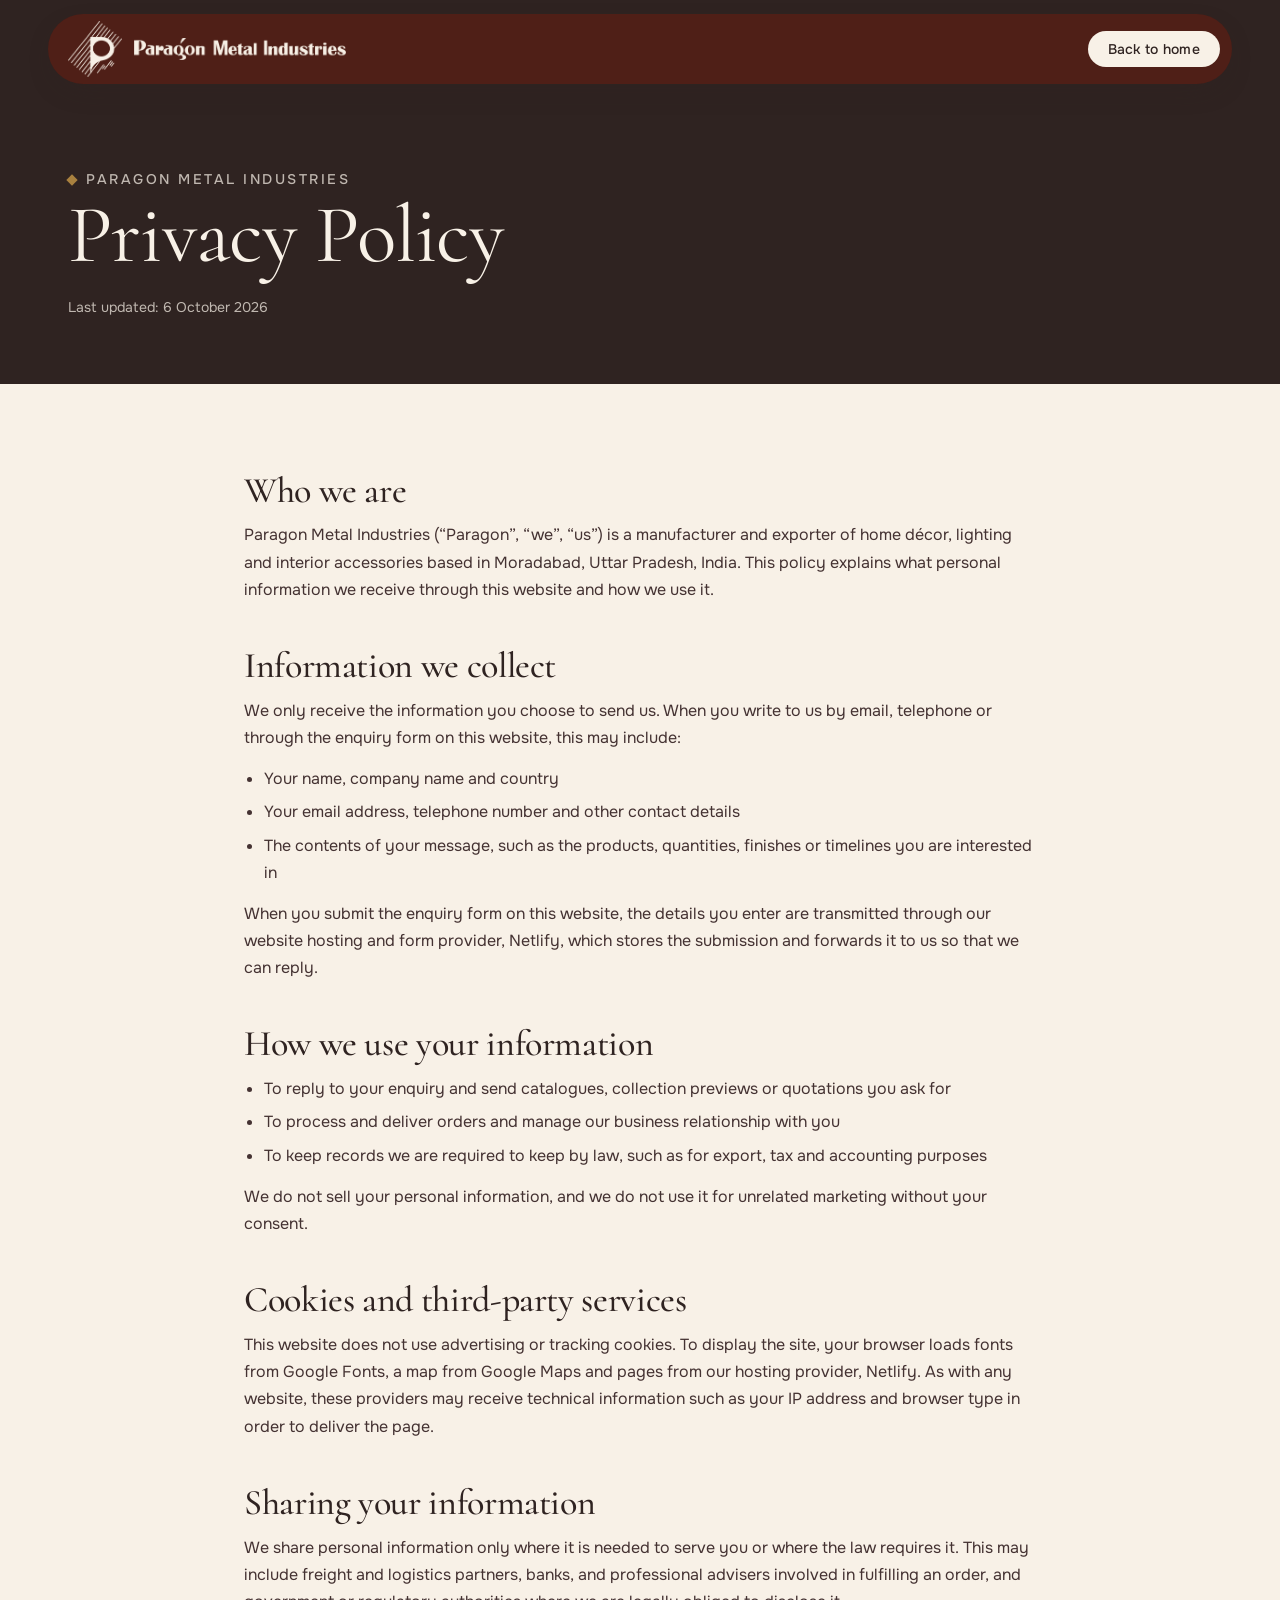
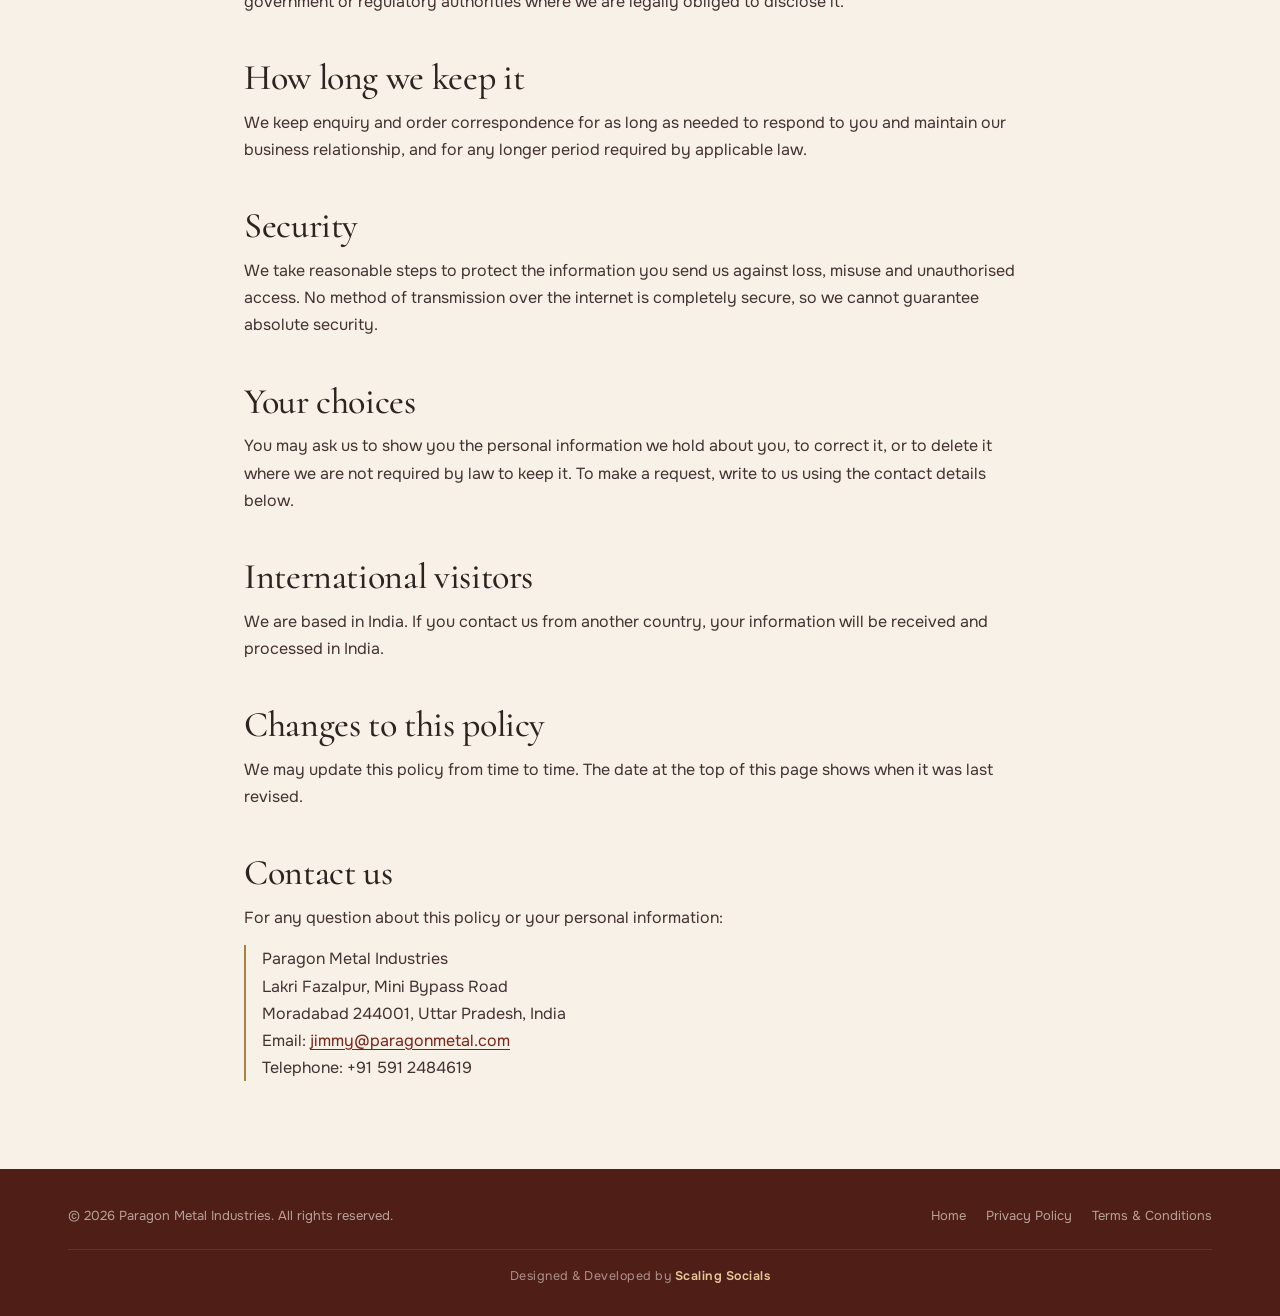
==== commit 3884e6ff: "Serve the logo as PNG The lossless WebP logo rendered with colour blocks in a Windows Chromium brows" ====
--- a/privacy.html
+++ b/privacy.html
@@ -13,7 +13,7 @@
 <body>
 <div class="nav-wrap">
   <nav class="nav" aria-label="Main">
-    <a href="index.html" class="logo" aria-label="Paragon Metal Industries home"><img class="mark" src="images/logo-mark.webp" alt="" width="230" height="240"><img class="word" src="images/logo-wordmark.webp" alt="Paragon Metal Industries" width="928" height="96"></a>
+    <a href="index.html" class="logo" aria-label="Paragon Metal Industries home"><img class="mark" src="images/logo-mark.png" alt="" width="230" height="240"><img class="word" src="images/logo-wordmark.png" alt="Paragon Metal Industries" width="928" height="96"></a>
     <a href="index.html" class="btn">Back to home</a>
   </nav>
 </div>
